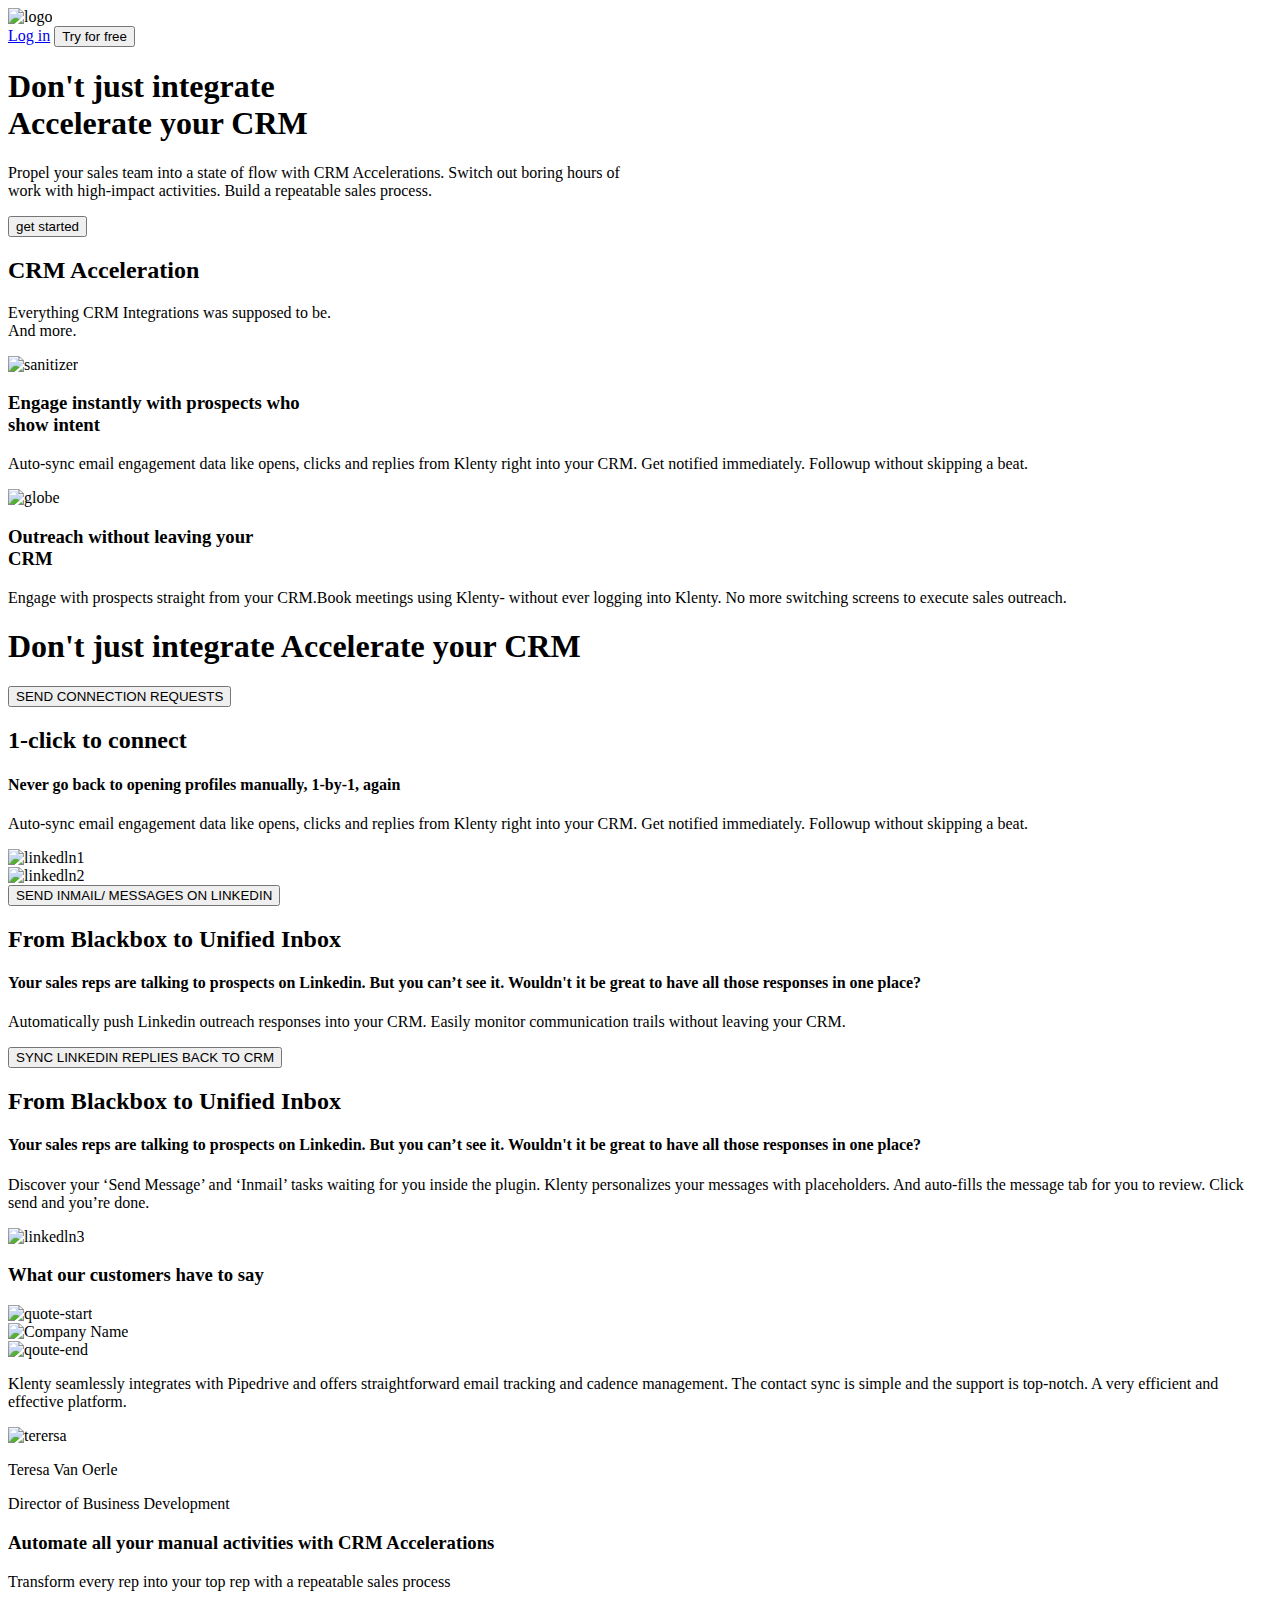
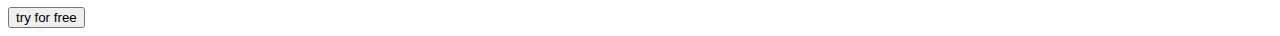
==== index.html @ c09d4785 "Add files via upload" ====
<!DOCTYPE html>
<html lang="en">
  <head>
    <meta charset="UTF-8" />
    <meta http-equiv="X-UA-Compatible" content="IE=edge" />
    <meta name="viewport" content="width=device-width, initial-scale=1.0" />
    <link rel="preconnect" href="https://fonts.googleapis.com" />
    <link rel="preconnect" href="https://fonts.gstatic.com" crossorigin />
    <link
      href="https://fonts.googleapis.com/css2?family=Inter:wght@100;200;300;400;500;600;700;800;900&family=Open+Sans:ital,wght@0,300;0,400;0,600;0,700;0,800;1,300;1,400;1,600;1,700;1,800&family=Paytone+One&display=swap"
      rel="stylesheet"
    />
    <link rel="stylesheet" type="text/css" href="http://code.ionicframework.com/ionicons/2.0.1/css/ionicons.min.css">
    <link rel="stylesheet" type="text/css" href="Test.css" />
    <link rel="stylesheet" type="text/css" href="normalize.css" />
    <link rel="stylesheet" type="text/css" href="grid.css" />
    <link rel="stylesheet" type="text/css" href="quers.css" />
    <title>FIGMA</title>
  </head>
  <body>
    <header>
      <nav>
        <img src="Test/klenty-logo.png" alt="logo" class="logo" />
        <div><a href="#">Log in</a> <button>Try for free</button></div>
      </nav>
      <div class="header-box">
        <h1>
          Don't just integrate <br />
          Accelerate your CRM
        </h1>
        <p>
          Propel your sales team into a state of flow with CRM Accelerations.
          Switch out boring hours of <br />
          work with high-impact activities. Build a repeatable sales process.
        </p>
        <button class="btn">get started</button>
      </div>
    </header>
    <section class="rectangle">
      <div class="row">
        <h2>CRM Acceleration</h2>
        <p class="long-copy">
          Everything CRM Integrations was supposed to be. <br />And more.
        </p>
      </div>

      <div class="row2">
        <div class="col span-1-of-4 box">
          <div class="dec">
            <img src="Test/icon1.png" alt="sanitizer" class="sanitize" />
            <h3>Engage instantly with prospects who <br />show intent</h3>
            <p>
              Auto-sync email engagement data like opens, clicks and replies
              from Klenty right into your CRM. Get notified immediately.
              Followup without skipping a beat.
            </p>
          </div>
        </div>
        <div class="col span-1-of-4 box">
          <div class="dec">
            <img src="Test/icon2.png" alt="globe" class="globe" />
            <h3>Outreach without leaving your <br />CRM</h3>
            <p>
              Engage with prospects straight from your CRM.Book meetings using
              Klenty- without ever logging into Klenty. No more switching
              screens to execute sales outreach.
            </p>
          </div>
        </div>
      </div>
    </section>
    <main>
      <h1>Don't just integrate Accelerate your CRM</h1>
      <div class="square">
        <div class="row2">
          <div class="deca">
            <button class="send1">SEND CONNECTION REQUESTS</button>
            <h2>1-click to connect</h2>
            <h4>Never go back to opening profiles manually, 1-by-1, again</h4>
            <p>
              Auto-sync email engagement data like opens, clicks and replies
              from Klenty right into your CRM. Get notified immediately.
              Followup without skipping a beat.
            </p>
          </div>

          <div>
            <img src="Test/linkedin1.png" alt="linkedln1" class="linkedln1" />
          </div>
        </div>
        <div class="row3">
          <div>
            <img src="Test/linkedin2.png" alt="linkedln2" class="linkedln2" />
          </div>

          <div class="decan">
            <button class="send2">SEND INMAIL/ MESSAGES ON LINKEDIN</button>
            <h2>From Blackbox to Unified Inbox</h2>
            <h4>
              Your sales reps are talking to prospects on Linkedin. But you
              can’t see it. Wouldn't it be great to have all those responses in
              one place?
            </h4>
            <p>
              Automatically push Linkedin outreach responses into your CRM.
              Easily monitor communication trails without leaving your CRM.
            </p>
          </div>
        </div>
        <div class="row4">
          <div class="final">
            <button class="send3">SYNC LINKEDIN REPLIES BACK TO CRM</button>
            <h2>From Blackbox to Unified Inbox</h2>
            <h4>
              Your sales reps are talking to prospects on Linkedin. But you
              can’t see it. Wouldn't it be great to have all those responses in
              one place?
            </h4>
            <p>
              Discover your ‘Send Message’ and ‘Inmail’ tasks waiting for you
              inside the plugin. Klenty personalizes your messages with
              placeholders. And auto-fills the message tab for you to review.
              Click send and you’re done.
            </p>
          </div>
          <img src="Test/linkedin3.png" alt="linkedln3" class="linkedln3" />
        </div>
      </div>
    </main>
    <article>
      <div class="article-sec">
        <h3 id="customers">What our customers have to say</h3>
        <div class="main-article">
        <div class="imag">
          <div>
            <img src="Test/qoute-start.png" alt="quote-start" class="qtst" />
          </div>
          <div>
            <img src="Test/company1.png" alt="Company Name" class="company" />
          </div>
          <div>
            <img src="Test/qoute-end.png" alt="qoute-end" class="qoute-end" />
          </div>
        </div>
        <p id="art-1">
          Klenty seamlessly integrates with Pipedrive and offers straightforward
          email tracking and cadence management. The contact sync is simple and
          the support is top-notch. A very efficient and effective platform.
        </p>
        <div id="art-2">
          <img src="Test/terersa.png" alt="terersa" class="terersa" />
          <div>
            <p id="arthor">Teresa Van Oerle</p>
            <p class="job">Director of Business Development</p>
          </div>
        </div>
        
      </div>
        <i class="icon ion-arrow-left-c icon-big"></i>
        <i class="icon ion-arrow-right-c icon-big-1"></i>
    </article>
    <footer>
      <h3 class="foo">Automate all your manual activities with CRM Accelerations</h3>
      <p>Transform every rep into your top rep with a repeatable sales process</p>
      <button class="end">try for free</button>
    </footer>
  </body>
</html>
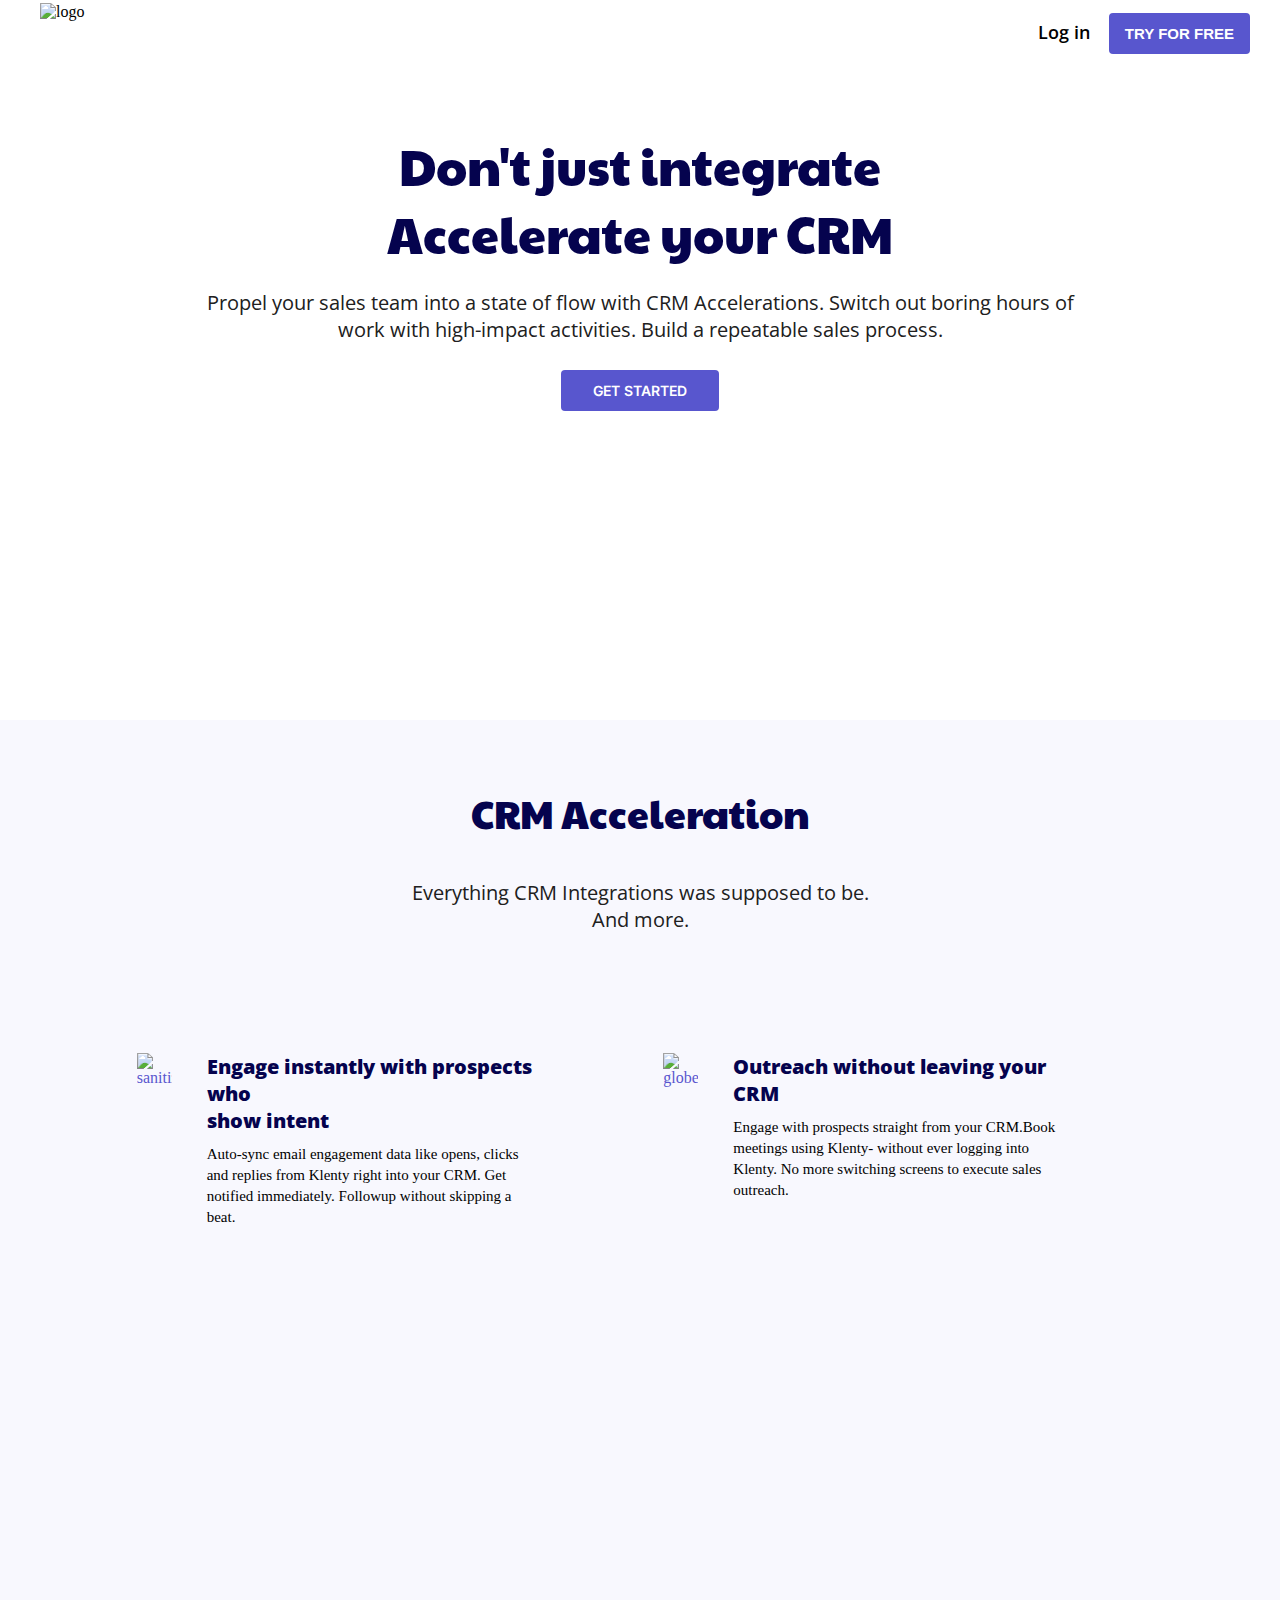
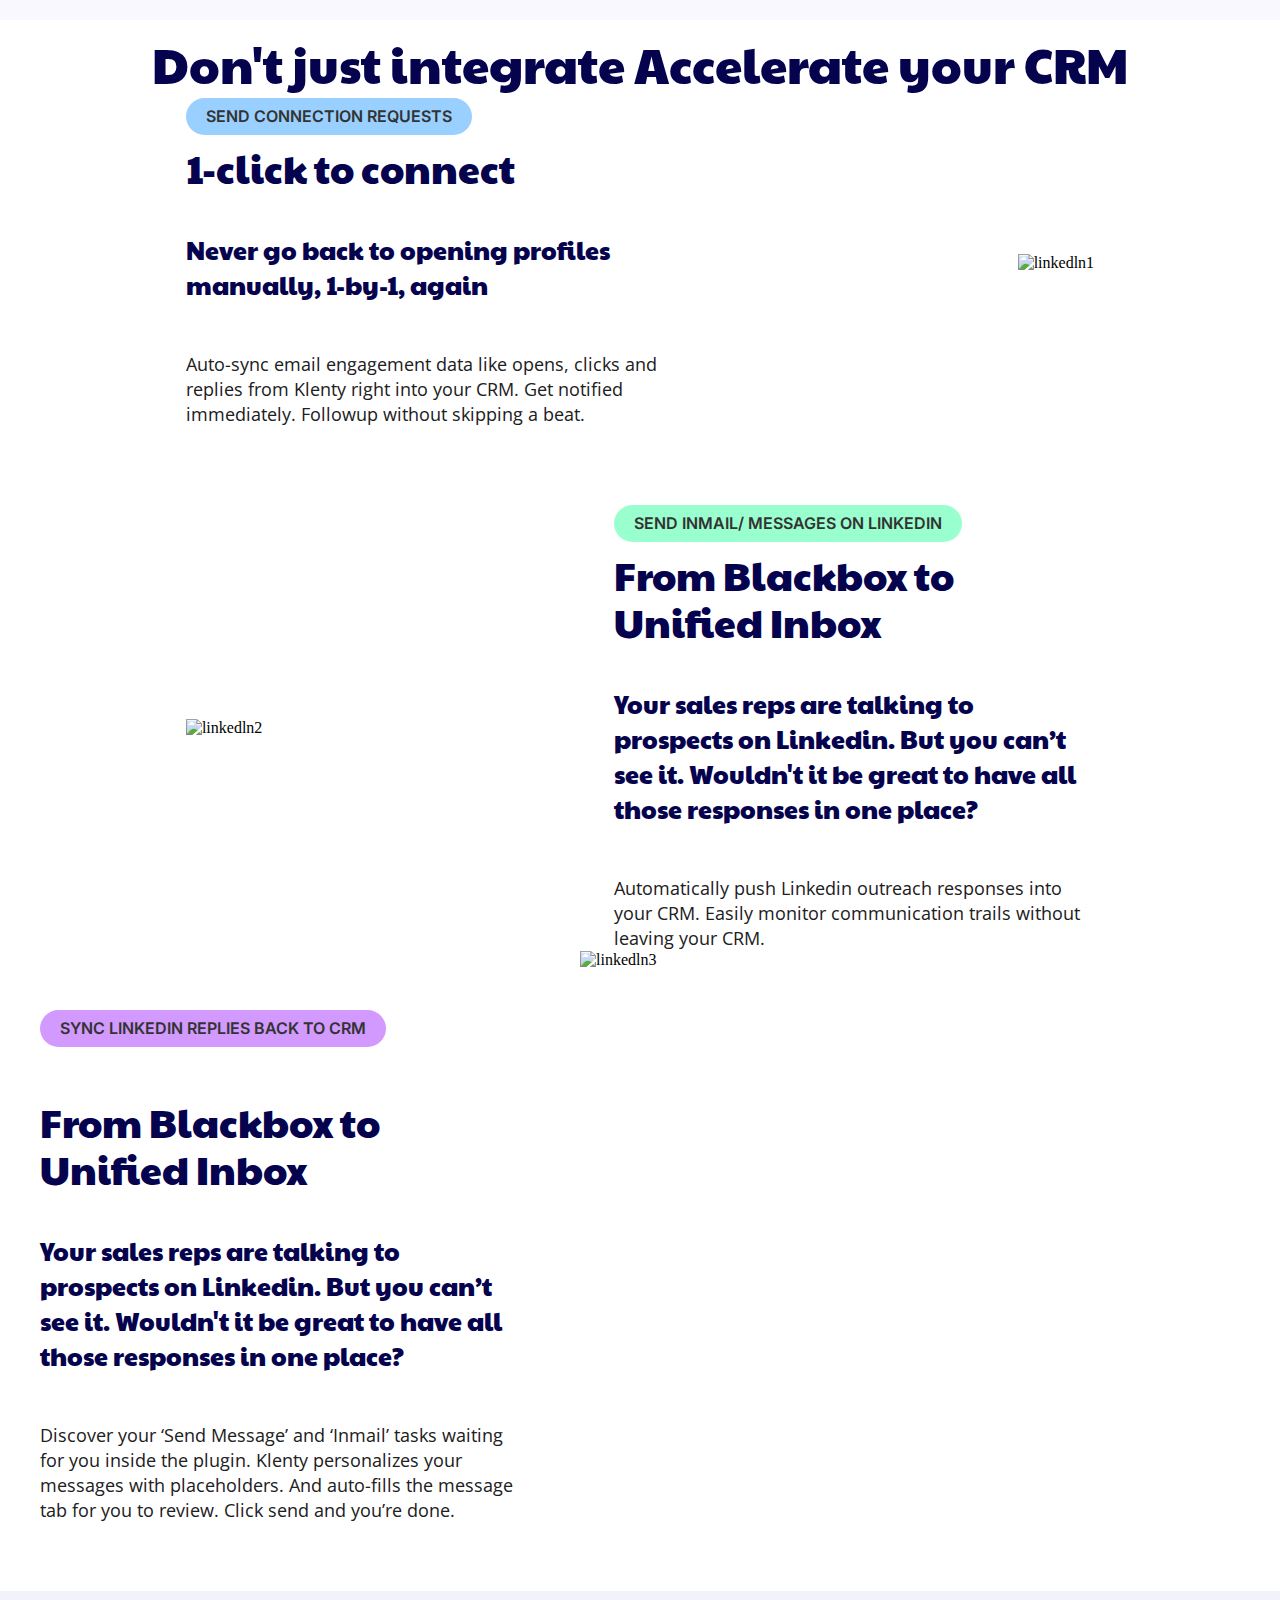
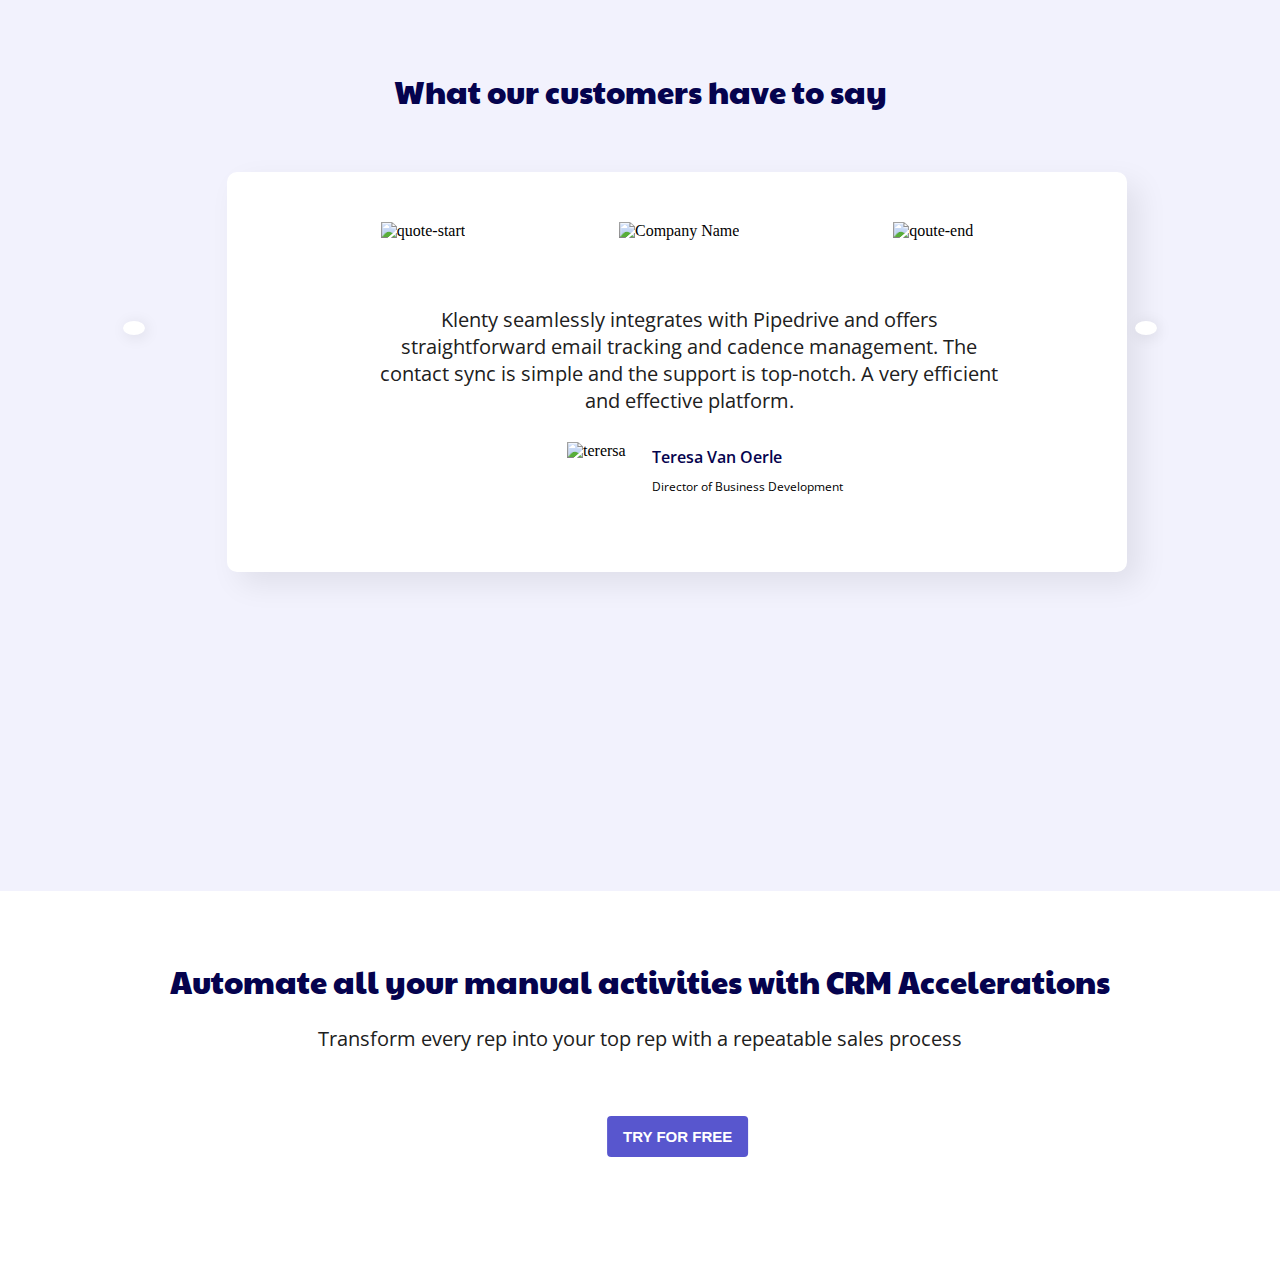
==== commit c75fb8e4: "Update index.html" ====
--- a/index.html
+++ b/index.html
@@ -11,7 +11,7 @@
       rel="stylesheet"
     />
     <link rel="stylesheet" type="text/css" href="http://code.ionicframework.com/ionicons/2.0.1/css/ionicons.min.css">
-    <link rel="stylesheet" type="text/css" href="Test.css" />
+    <link rel="stylesheet" type="text/css" href="Index.css" />
     <link rel="stylesheet" type="text/css" href="normalize.css" />
     <link rel="stylesheet" type="text/css" href="grid.css" />
     <link rel="stylesheet" type="text/css" href="quers.css" />
--- a/Index.css
+++ b/Index.css
@@ -0,0 +1,412 @@
+* {
+  margin: 0;
+  padding: 0;
+  box-sizing: border-box;
+}
+/***HEADER***/
+header {
+  width: 100%;
+  height: 80vh;
+  position: relative;
+}
+nav {
+  height: 66px;
+  display: flex;
+  justify-content: space-between;
+  align-items: center;
+}
+.logo {
+  width: 128px;
+  height: 60px;
+  margin-left: 40px;
+}
+nav a {
+  text-decoration: none;
+  color: #000;
+  margin-right: 15px;
+  font-family: Open Sans;
+  font-size: 18px;
+  font-style: normal;
+  font-weight: 600;
+  line-height: 25px;
+  letter-spacing: 0;
+  text-align: center;
+}
+nav button {
+  text-transform: uppercase;
+  color: #fff;
+  background: #5856ce;
+  font-size: 15px;
+  margin-right: 30px;
+  padding: 12px 16px;
+  font-weight: 600;
+  border-radius: 4px;
+  border: none;
+}
+.header-box {
+  text-align: center;
+  margin-top: 65px;
+}
+
+.header-box h1 {
+  margin-bottom: 22px;
+  font-weight: normal;
+  font-family: Paytone One;
+  line-height: 27px;
+  font-style: normal;
+  line-height: 68px;
+  font-size: 50px;
+  color: #05034e;
+  position: relative;
+}
+.header-box p {
+  font-family: Open Sans;
+  font-style: normal;
+  font-weight: normal;
+  font-size: 20px;
+  margin-bottom: 27px;
+  line-height: 27px;
+  color: #202020;
+}
+.btn {
+  background: #5856ce;
+  padding: 12px 32px;
+  border-radius: 4px;
+  font-family: Inter;
+  font-style: normal;
+  font-weight: 600;
+  border: none;
+  font-size: 14px;
+  text-transform: uppercase;
+  color: #fff;
+}
+/***rectangle***/
+.rectangle {
+  background: rgba(242, 242, 253, 0.5);
+  width: 100%;
+  height: 100vh;
+  padding: 10px;
+}
+.rectangle h2 {
+  font-family: Paytone One;
+  font-style: normal;
+  font-weight: normal;
+  font-size: 39px;
+  line-height: 47px;
+  color: #05034e;
+  text-align: center;
+  margin-bottom: 42px;
+}
+.rectangle h2::before {
+  display: block;
+  content: "";
+  margin-top: 60px;
+}
+.long-copy {
+  font-family: Open Sans;
+  font-style: normal;
+  font-weight: normal;
+  font-size: 20px;
+  line-height: 27px;
+  text-align: center;
+  color: #202020;
+}
+.rectangle h3 {
+  font-family: Open Sans;
+  font-style: normal;
+  font-weight: 800;
+  font-size: 20px;
+  line-height: 27px;
+  color: #05034e;
+  margin-bottom: 10px;
+}
+.box p {
+  font-size: 15px;
+  line-height: 140%;
+}
+
+section .row2 {
+  margin-top: 120px;
+  margin-right: 80px;
+  display: flex;
+  justify-content: space-evenly;
+  position: relative;
+}
+.sanitize,
+.globe {
+  width: 35px;
+  position: absolute;
+  top: 0;
+  left: 0;
+  color: #5856ce;
+}
+section .dec {
+  width: 400px;
+  height: auto;
+  padding-left: 70px;
+  display: inline-block;
+  align-items: center;
+  position: relative;
+}
+
+/***MAIN***/
+main {
+  padding: 10px;
+}
+main h1 {
+  font-family: Paytone One;
+  font-style: normal;
+  font-weight: normal;
+  font-size: 48.83px;
+  line-height: 68px;
+  text-align: center;
+  color: #05034e;
+}
+main h2 {
+  font-family: Paytone One;
+  font-style: normal;
+  font-weight: normal;
+  font-size: 39px;
+  line-height: 47px;
+  color: #05034e;
+  margin-bottom: 40px;
+}
+main h4 {
+  font-family: Paytone One;
+  font-style: normal;
+  font-weight: normal;
+  font-size: 25px;
+  line-height: 35px;
+  margin-bottom: 50px;
+  color: #05034e;
+}
+main p {
+  font-family: Open Sans;
+  font-style: normal;
+  font-weight: normal;
+  font-size: 18px;
+  line-height: 25px;
+  color: #202020;
+}
+
+.send1 {
+  padding: 9px 20px;
+  font-family: Inter;
+  font-style: normal;
+  font-weight: 600;
+  font-size: 16px;
+  line-height: 19px;
+  text-align: center;
+  color: #333333;
+  background: #99d0ff;
+  border-radius: 28px;
+  border: none;
+  margin-bottom: 10px;
+}
+.send2 {
+  font-family: Inter;
+  font-style: normal;
+  font-weight: 600;
+  font-size: 16px;
+  line-height: 19px;
+  text-align: center;
+  color: #333333;
+  padding: 9px 20px;
+  background: #99ffce;
+  border-radius: 28px;
+  border: none;
+  margin-bottom: 10px;
+}
+.send3 {
+  font-family: Inter;
+  font-style: normal;
+  font-weight: 600;
+  font-size: 16px;
+  line-height: 19px;
+  text-align: center;
+  background: #d299ff;
+  border-radius: 28px;
+  border: none;
+  color: #333333;
+  margin-bottom: 10px;
+  padding: 9px 20px;
+  margin-bottom: 52px;
+}
+main .row2 {
+  display: flex;
+  justify-content: space-around;
+  align-items: center;
+  flex-direction: row;
+  margin-bottom: 78px;
+}
+
+main .row3 {
+  display: flex;
+  justify-content: space-around;
+  align-items: center;
+  flex-direction: row;
+}
+.row4 {
+  display: flex;
+  align-items: center;
+  justify-content: space-around;
+  flex-direction: row;
+}
+.final,
+.decan,
+.deca {
+  width: 480px;
+}
+
+.linkedln1,
+.linkedln2,
+.linkedln3 {
+  width: 660px;
+  height: 630px;
+}
+/**********ARTICLE**********/
+.article-sec {
+  width: 100%;
+  height: 100vh;
+  background: #f2f2fd;
+  margin: 0;
+  padding: 5px;
+  position: relative;
+}
+#customers {
+  font-family: Paytone One;
+  font-style: normal;
+  font-weight: normal;
+  font-size: 31px;
+  line-height: 40px;
+  text-align: center;
+  color: #05034e;
+  margin-top: 75px;
+}
+.main-article {
+  width: 900px;
+  height: 400px;
+  background: #ffffff;
+  box-shadow: 12px 12px 30px rgba(0, 0, 0, 0.08);
+  border-radius: 10px;
+  position: absolute;
+  top: 181px;
+  left: 227px;
+  margin-bottom: 40px;
+}
+.qtst {
+  width: 50px;
+  height: auto;
+}
+.qoute-end {
+  width: 50px;
+  height: auto;
+}
+.company {
+  width: 160px;
+  height: auto;
+}
+.imag {
+  display: flex;
+  justify-content: space-evenly;
+  align-items: center;
+  margin-top: 50px;
+}
+#art-1 {
+  font-family: Open Sans;
+  font-style: normal;
+  font-weight: normal;
+  font-size: 20px;
+  line-height: 27px;
+  text-align: center;
+  color: #202020;
+  width: 624px;
+  height: 132px;
+  position: absolute;
+  top: 134px;
+  left: 150px;
+}
+.terersa {
+  width: 60px;
+  height: 60px;
+  margin-right: 25px;
+}
+#art-2 {
+  display: flex;
+  align-items: center;
+  justify-content: center;
+  position: absolute;
+  top: 245px;
+  left: 340px;
+  margin-top: 25px;
+}
+#arthor {
+  font-family: Open Sans;
+  font-style: normal;
+  font-weight: 600;
+  font-size: 16px;
+  line-height: 30px;
+  color: #05034e;
+}
+.job {
+  font-family: Open Sans;
+  font-style: normal;
+  line-height: 30px;
+  font-size: 12px;
+}
+.icon-big {
+  font-size: 170%;
+  font-weight: bold;
+  position: absolute;
+  top: 330px;
+  left: 123px;
+  padding: 7px 11px;
+  border-radius: 50%;
+  color: #49499b;
+  background: #ffffff;
+  box-shadow: 2px 2px 15px rgba(0, 0, 0, 0.1);
+}
+.icon-big-1 {
+  font-size: 170%;
+  position: absolute;
+  top: 330px;
+  right: 123px;
+  padding: 7px 11px;
+  border-radius: 50%;
+  background: #ffffff;
+  color: #49499b;
+  box-shadow: 2px 2px 15px rgba(0, 0, 0, 0.1);
+}
+/*********FOOTER********/
+.foo {
+  font-family: Paytone One;
+  font-style: normal;
+  font-weight: normal;
+  font-size: 31px;
+  line-height: 40px;
+  margin-top: 70px;
+  color: #05034e;
+  text-align: center;
+}
+footer p {
+  font-family: Open Sans;
+  font-style: normal;
+  font-weight: normal;
+  font-size: 20px;
+  line-height: 27px;
+  margin: 24px 0;
+  text-align: center;
+  color: #202020;
+}
+.end {
+  text-transform: uppercase;
+  color: #fff;
+  background: #5856ce;
+  font-size: 15px;
+  padding: 12px 16px;
+  font-weight: 600;
+  border-radius: 4px;
+  border: none;
+  margin: 40px 0 120px 0;
+  transform: translateX(430%);
+}
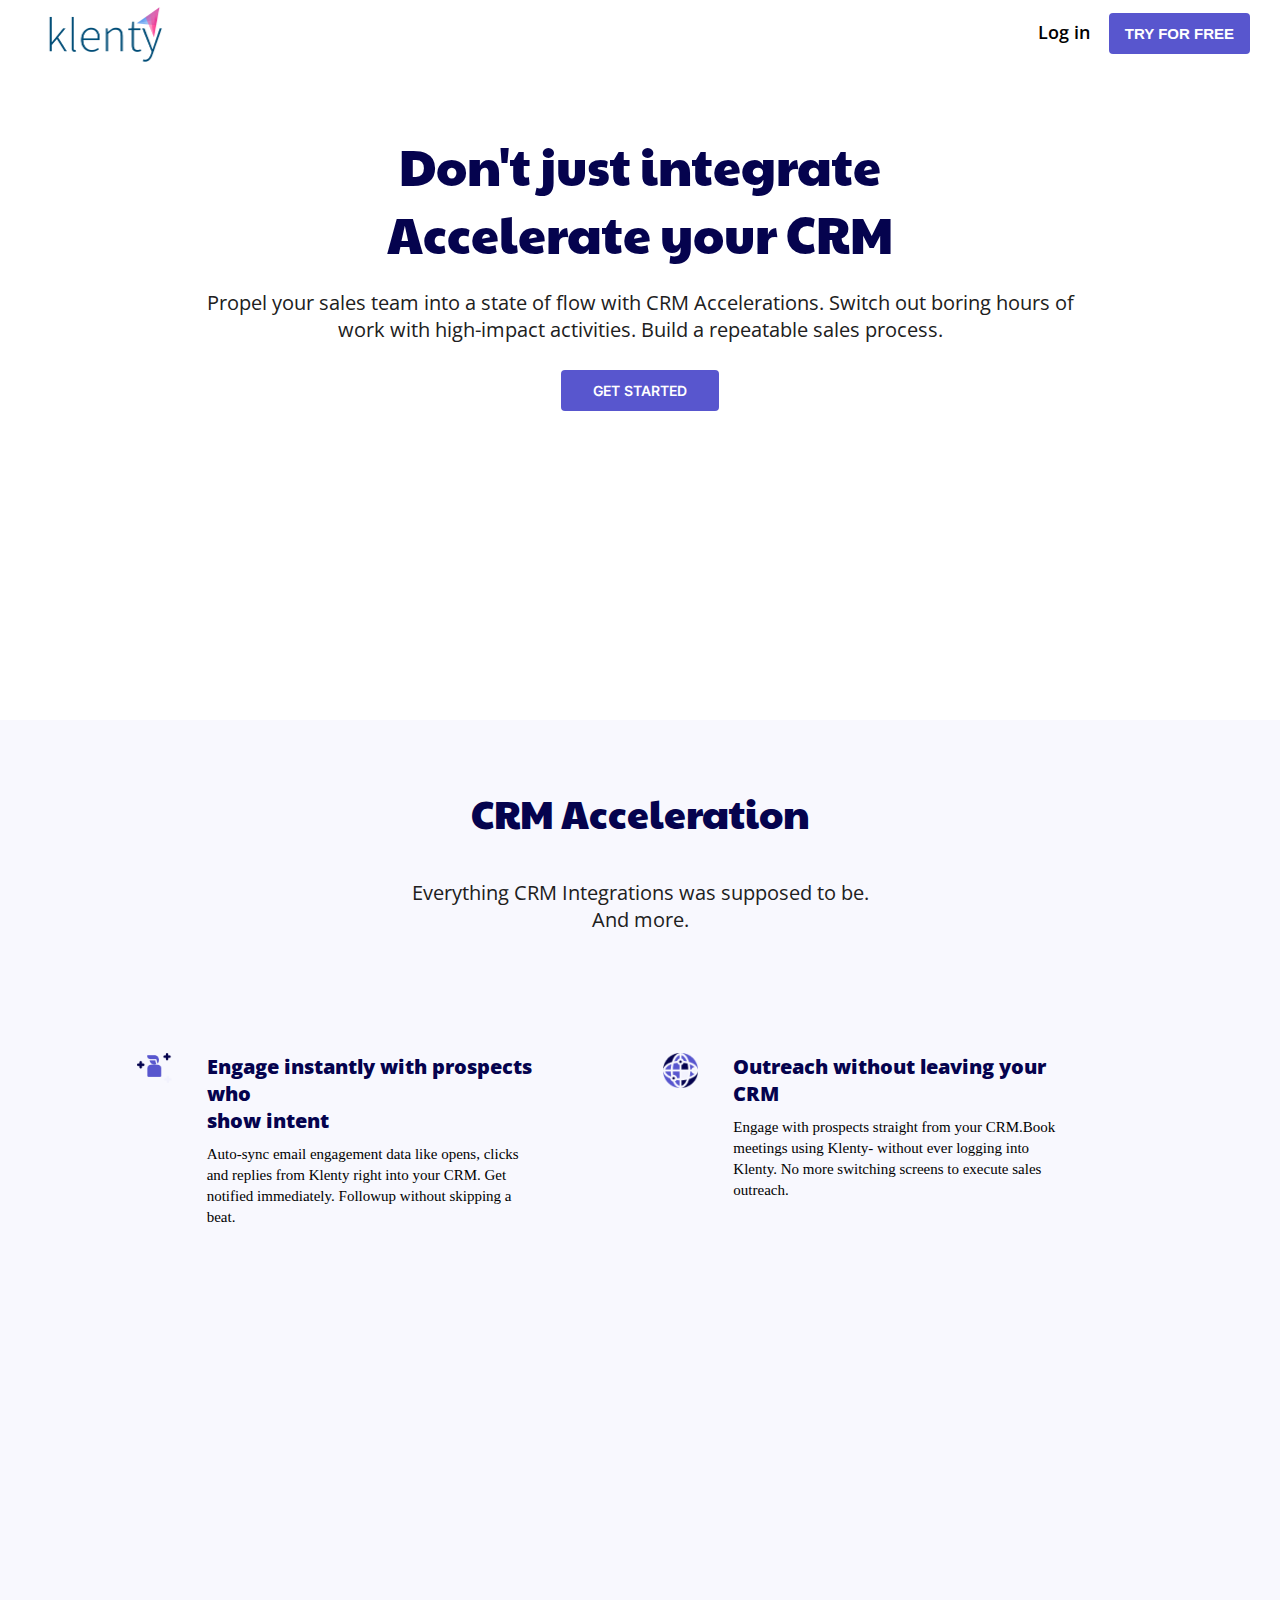
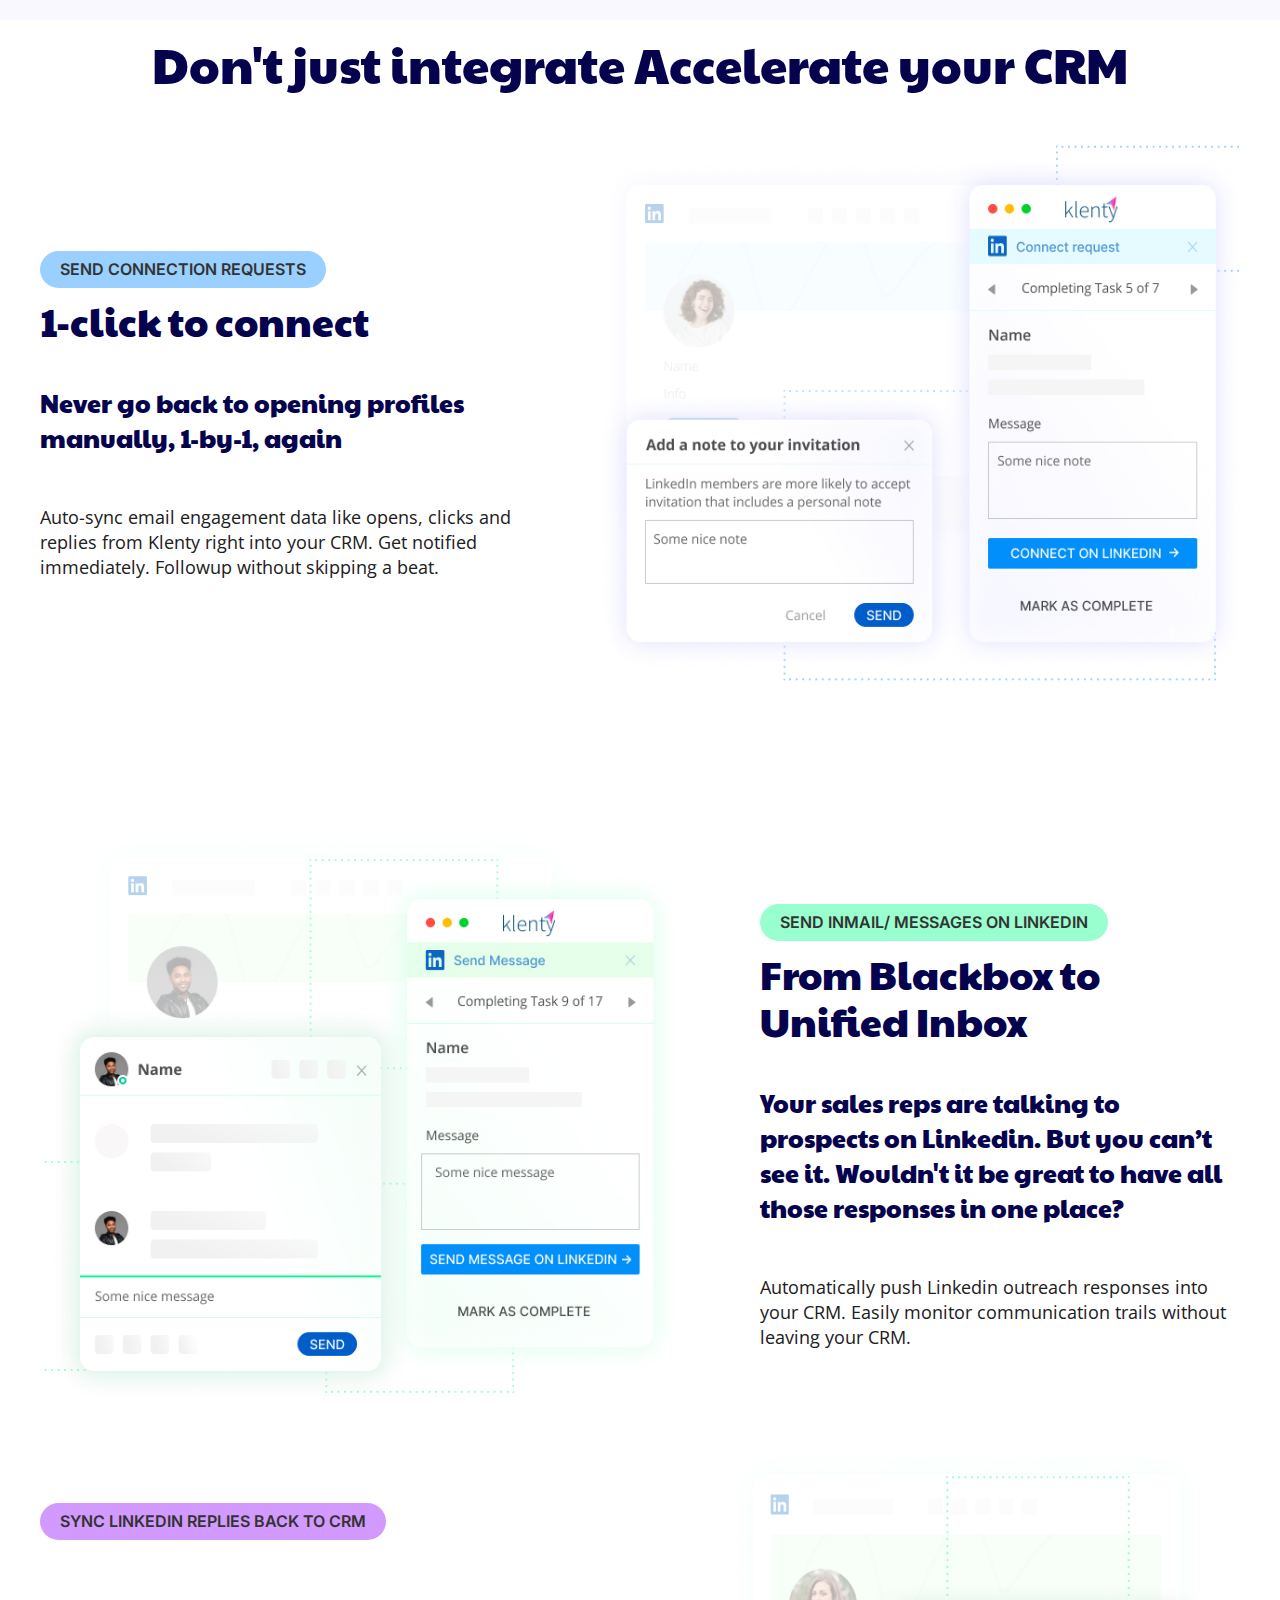
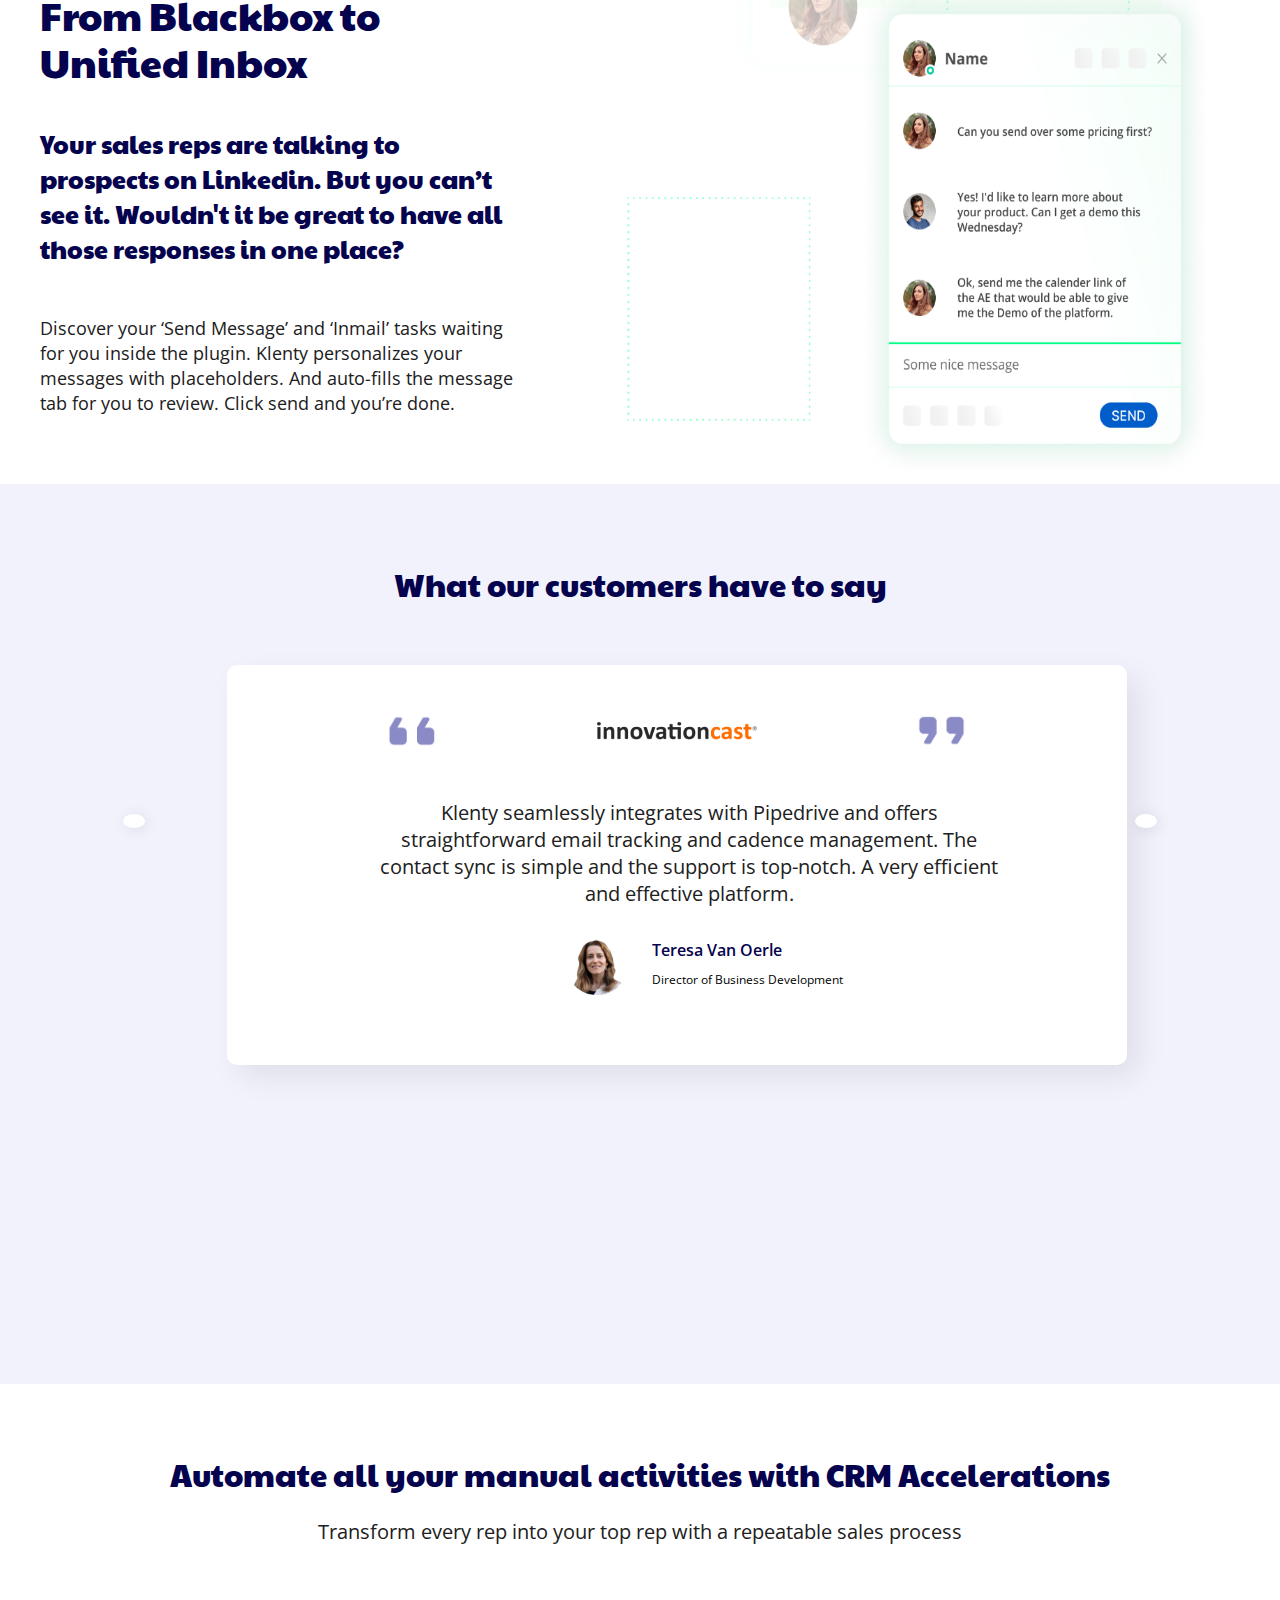
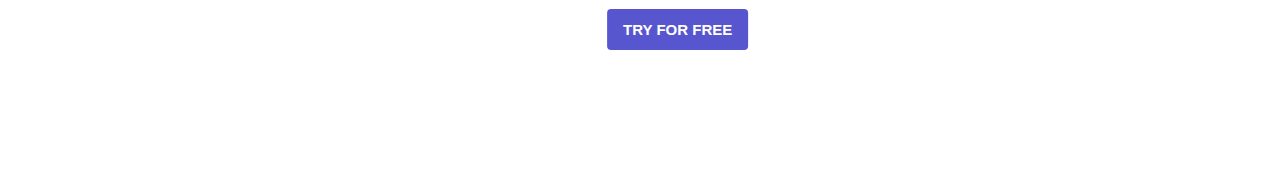
==== commit f01f5ed1: "Update index.html" ====
--- a/index.html
+++ b/index.html
@@ -20,7 +20,7 @@
   <body>
     <header>
       <nav>
-        <img src="Test/klenty-logo.png" alt="logo" class="logo" />
+        <img src="klenty-logo.png" alt="logo" class="logo" />
         <div><a href="#">Log in</a> <button>Try for free</button></div>
       </nav>
       <div class="header-box">
@@ -47,7 +47,7 @@
       <div class="row2">
         <div class="col span-1-of-4 box">
           <div class="dec">
-            <img src="Test/icon1.png" alt="sanitizer" class="sanitize" />
+            <img src="icon1.png" alt="sanitizer" class="sanitize" />
             <h3>Engage instantly with prospects who <br />show intent</h3>
             <p>
               Auto-sync email engagement data like opens, clicks and replies
@@ -58,7 +58,7 @@
         </div>
         <div class="col span-1-of-4 box">
           <div class="dec">
-            <img src="Test/icon2.png" alt="globe" class="globe" />
+            <img src="icon2.png" alt="globe" class="globe" />
             <h3>Outreach without leaving your <br />CRM</h3>
             <p>
               Engage with prospects straight from your CRM.Book meetings using
@@ -85,12 +85,12 @@
           </div>
 
           <div>
-            <img src="Test/linkedin1.png" alt="linkedln1" class="linkedln1" />
+            <img src="linkedin1.png" alt="linkedln1" class="linkedln1" />
           </div>
         </div>
         <div class="row3">
           <div>
-            <img src="Test/linkedin2.png" alt="linkedln2" class="linkedln2" />
+            <img src="linkedin2.png" alt="linkedln2" class="linkedln2" />
           </div>
 
           <div class="decan">
@@ -123,7 +123,7 @@
               Click send and you’re done.
             </p>
           </div>
-          <img src="Test/linkedin3.png" alt="linkedln3" class="linkedln3" />
+          <img src="linkedin3.png" alt="linkedln3" class="linkedln3" />
         </div>
       </div>
     </main>
@@ -133,13 +133,13 @@
         <div class="main-article">
         <div class="imag">
           <div>
-            <img src="Test/qoute-start.png" alt="quote-start" class="qtst" />
+            <img src="qoute-start.png" alt="quote-start" class="qtst" />
           </div>
           <div>
-            <img src="Test/company1.png" alt="Company Name" class="company" />
+            <img src="company1.png" alt="Company Name" class="company" />
           </div>
           <div>
-            <img src="Test/qoute-end.png" alt="qoute-end" class="qoute-end" />
+            <img src="qoute-end.png" alt="qoute-end" class="qoute-end" />
           </div>
         </div>
         <p id="art-1">
@@ -148,7 +148,7 @@
           the support is top-notch. A very efficient and effective platform.
         </p>
         <div id="art-2">
-          <img src="Test/terersa.png" alt="terersa" class="terersa" />
+          <img src="terersa.png" alt="terersa" class="terersa" />
           <div>
             <p id="arthor">Teresa Van Oerle</p>
             <p class="job">Director of Business Development</p>
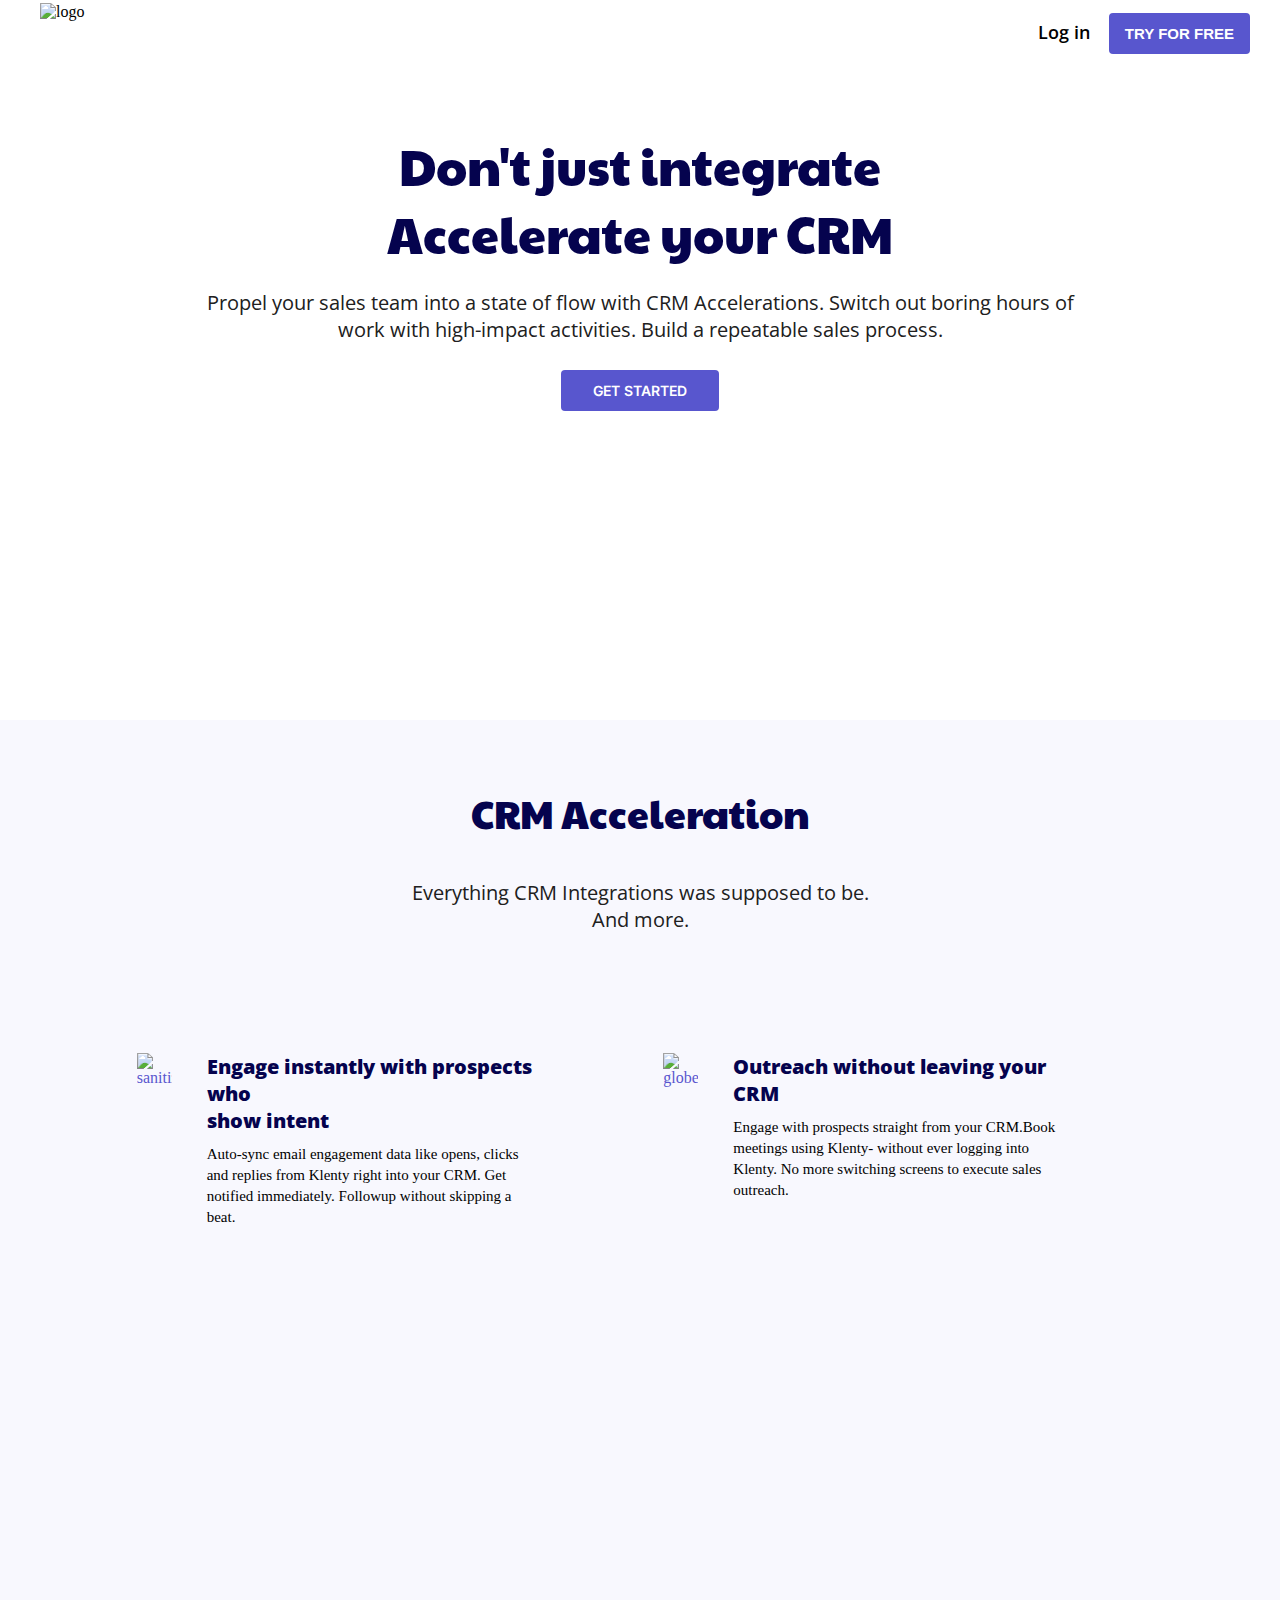
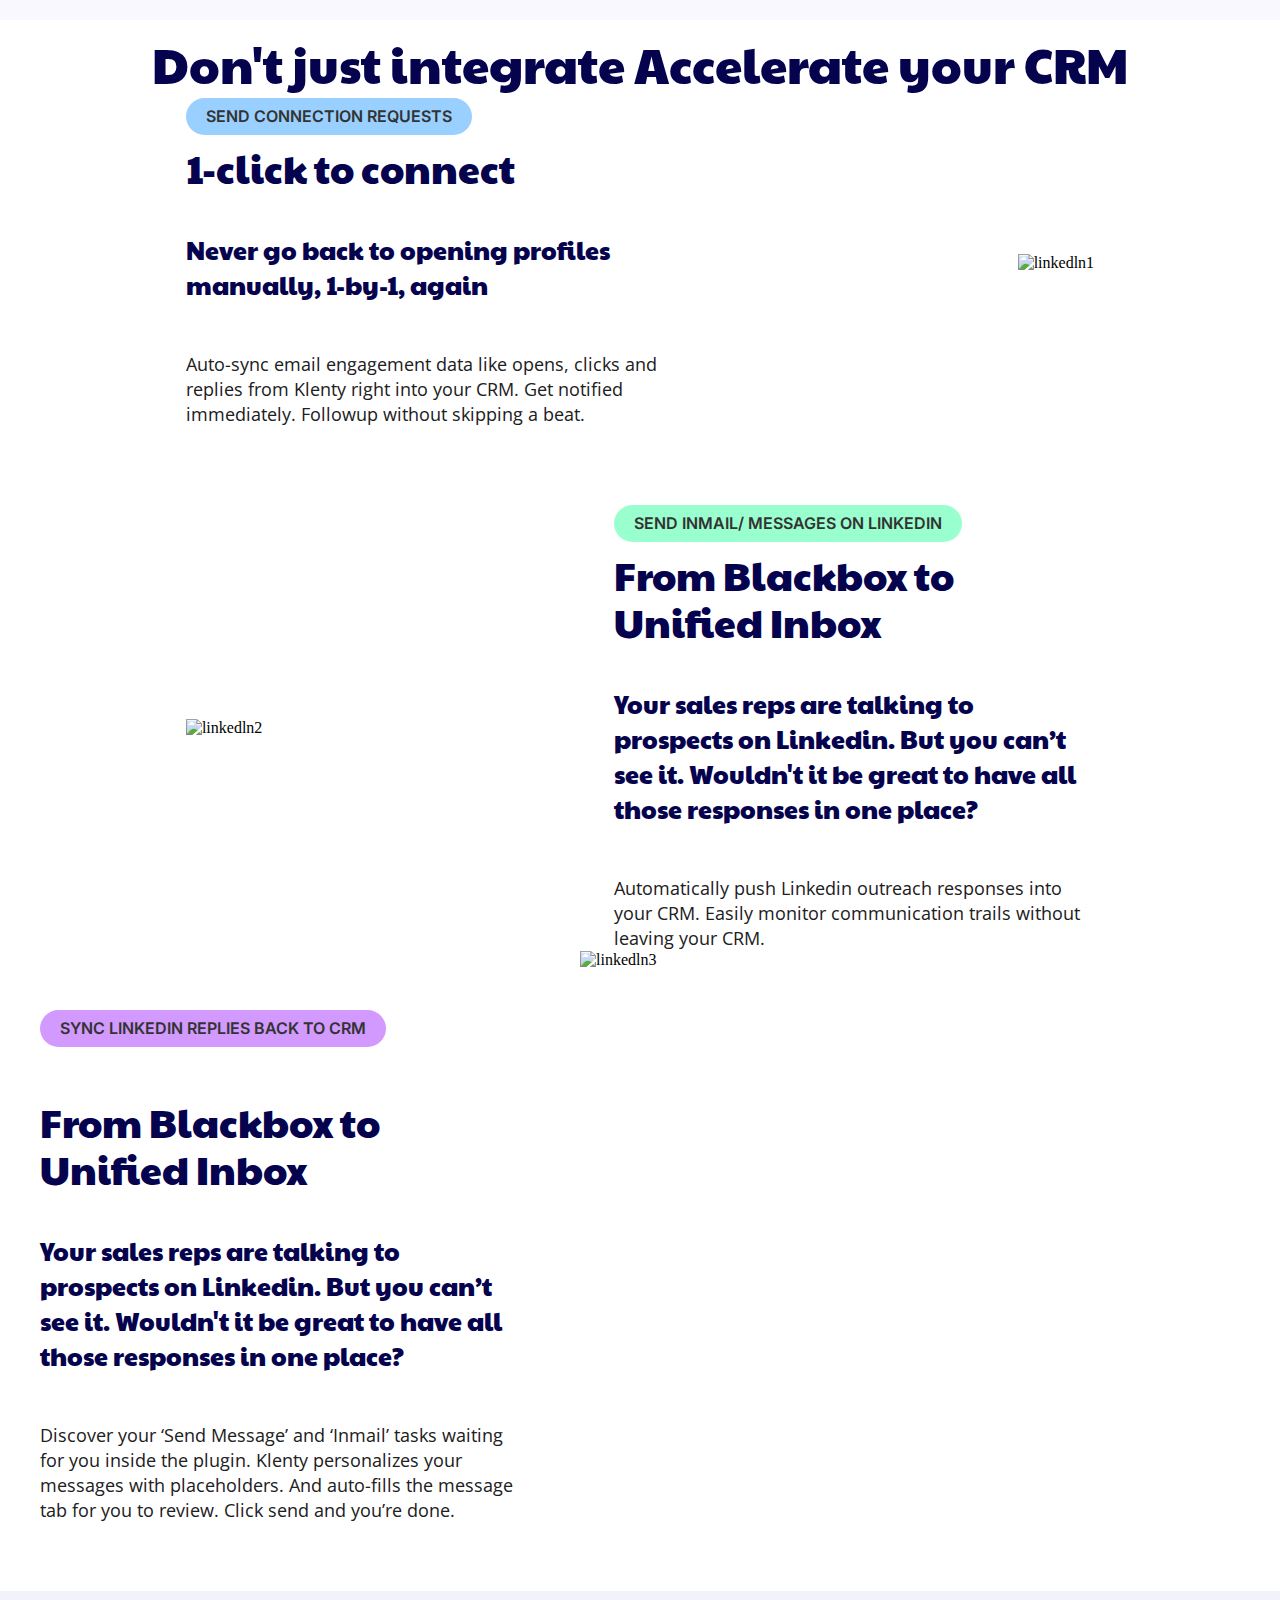
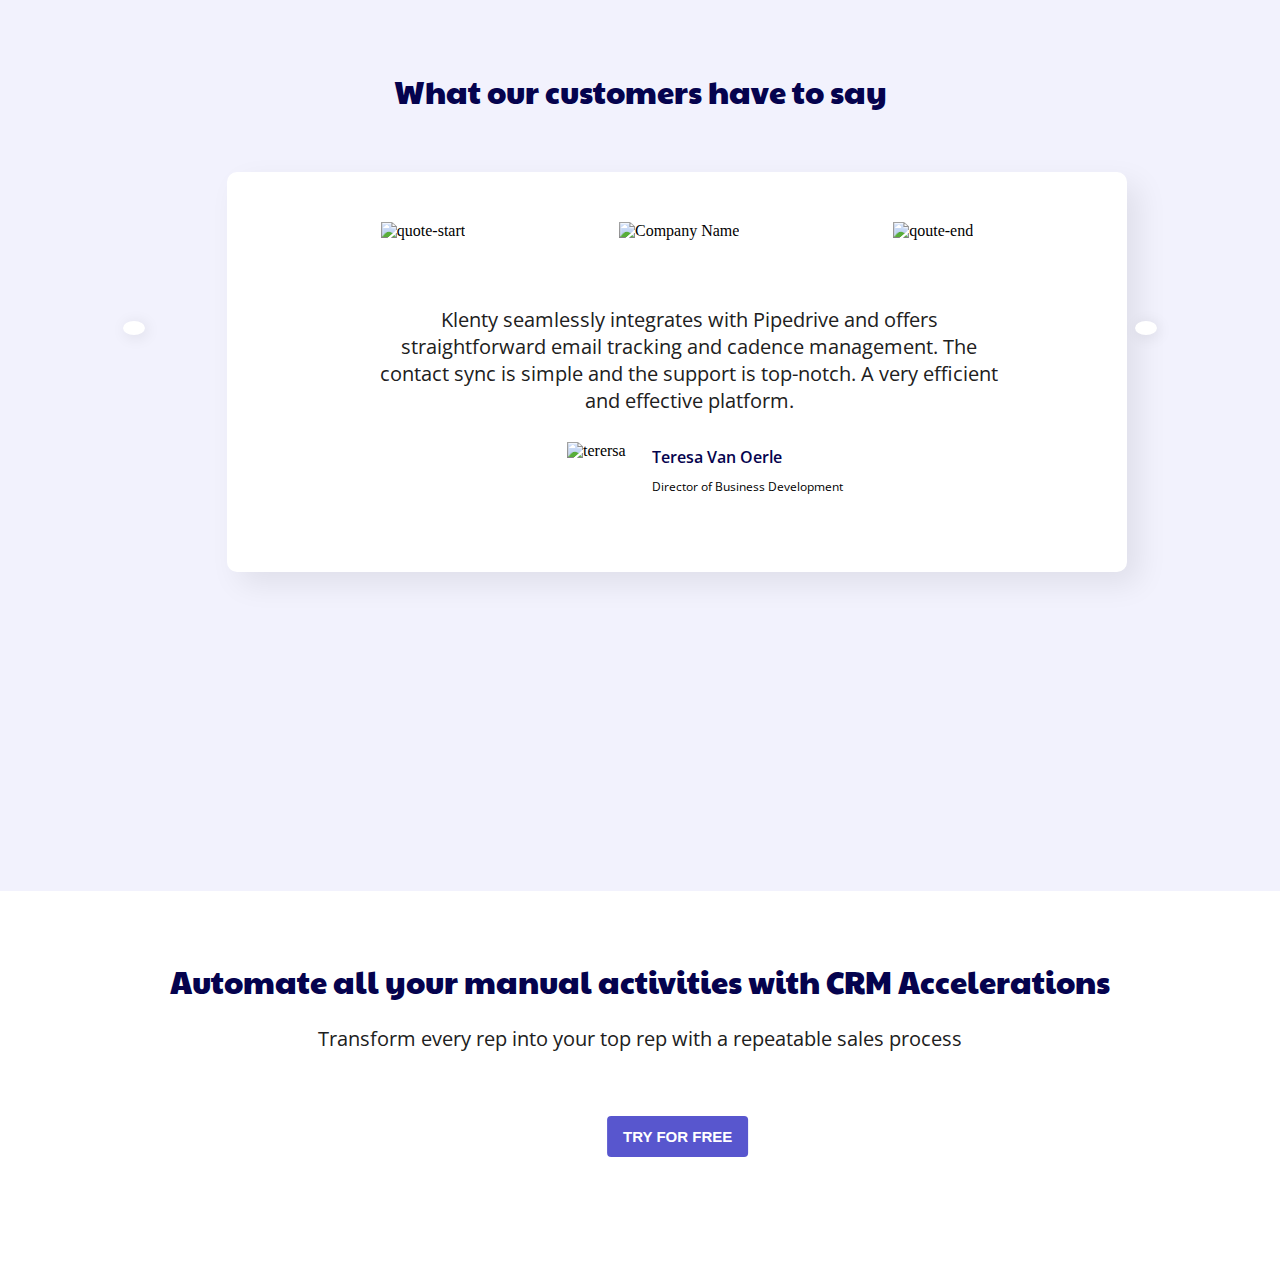
==== commit 8cd29ffb: "Update index.html" ====
--- a/index.html
+++ b/index.html
@@ -20,7 +20,7 @@
   <body>
     <header>
       <nav>
-        <img src="klenty-logo.png" alt="logo" class="logo" />
+        <img src="https://github.com/Vij28/Test/blob/main/klenty-logo.png" alt="logo" class="logo" />
         <div><a href="#">Log in</a> <button>Try for free</button></div>
       </nav>
       <div class="header-box">
@@ -47,7 +47,7 @@
       <div class="row2">
         <div class="col span-1-of-4 box">
           <div class="dec">
-            <img src="icon1.png" alt="sanitizer" class="sanitize" />
+            <img src="https://github.com/Vij28/Test/blob/main/icon1.png" alt="sanitizer" class="sanitize" />
             <h3>Engage instantly with prospects who <br />show intent</h3>
             <p>
               Auto-sync email engagement data like opens, clicks and replies
@@ -58,7 +58,7 @@
         </div>
         <div class="col span-1-of-4 box">
           <div class="dec">
-            <img src="icon2.png" alt="globe" class="globe" />
+            <img src="https://github.com/Vij28/Test/blob/main/icon2.png" alt="globe" class="globe" />
             <h3>Outreach without leaving your <br />CRM</h3>
             <p>
               Engage with prospects straight from your CRM.Book meetings using
@@ -85,12 +85,12 @@
           </div>
 
           <div>
-            <img src="linkedin1.png" alt="linkedln1" class="linkedln1" />
+            <img src="https://github.com/Vij28/Test/blob/main/linkedin1.png" alt="linkedln1" class="linkedln1" />
           </div>
         </div>
         <div class="row3">
           <div>
-            <img src="linkedin2.png" alt="linkedln2" class="linkedln2" />
+            <img src="https://github.com/Vij28/Test/blob/main/linkedin2.png" alt="linkedln2" class="linkedln2" />
           </div>
 
           <div class="decan">
@@ -123,7 +123,7 @@
               Click send and you’re done.
             </p>
           </div>
-          <img src="linkedin3.png" alt="linkedln3" class="linkedln3" />
+          <img src="https://github.com/Vij28/Test/blob/main/linkedin3.png" alt="linkedln3" class="linkedln3" />
         </div>
       </div>
     </main>
@@ -133,13 +133,13 @@
         <div class="main-article">
         <div class="imag">
           <div>
-            <img src="qoute-start.png" alt="quote-start" class="qtst" />
+            <img src="https://github.com/Vij28/Test/blob/main/qoute-start.png" alt="quote-start" class="qtst" />
           </div>
           <div>
-            <img src="company1.png" alt="Company Name" class="company" />
+            <img src="https://github.com/Vij28/Test/blob/main/company1.png" alt="Company Name" class="company" />
           </div>
           <div>
-            <img src="qoute-end.png" alt="qoute-end" class="qoute-end" />
+            <img src="https://github.com/Vij28/Test/blob/main/qoute-end.png" alt="qoute-end" class="qoute-end" />
           </div>
         </div>
         <p id="art-1">
@@ -148,7 +148,7 @@
           the support is top-notch. A very efficient and effective platform.
         </p>
         <div id="art-2">
-          <img src="terersa.png" alt="terersa" class="terersa" />
+          <img src="https://github.com/Vij28/Test/blob/main/terersa.png" alt="terersa" class="terersa" />
           <div>
             <p id="arthor">Teresa Van Oerle</p>
             <p class="job">Director of Business Development</p>
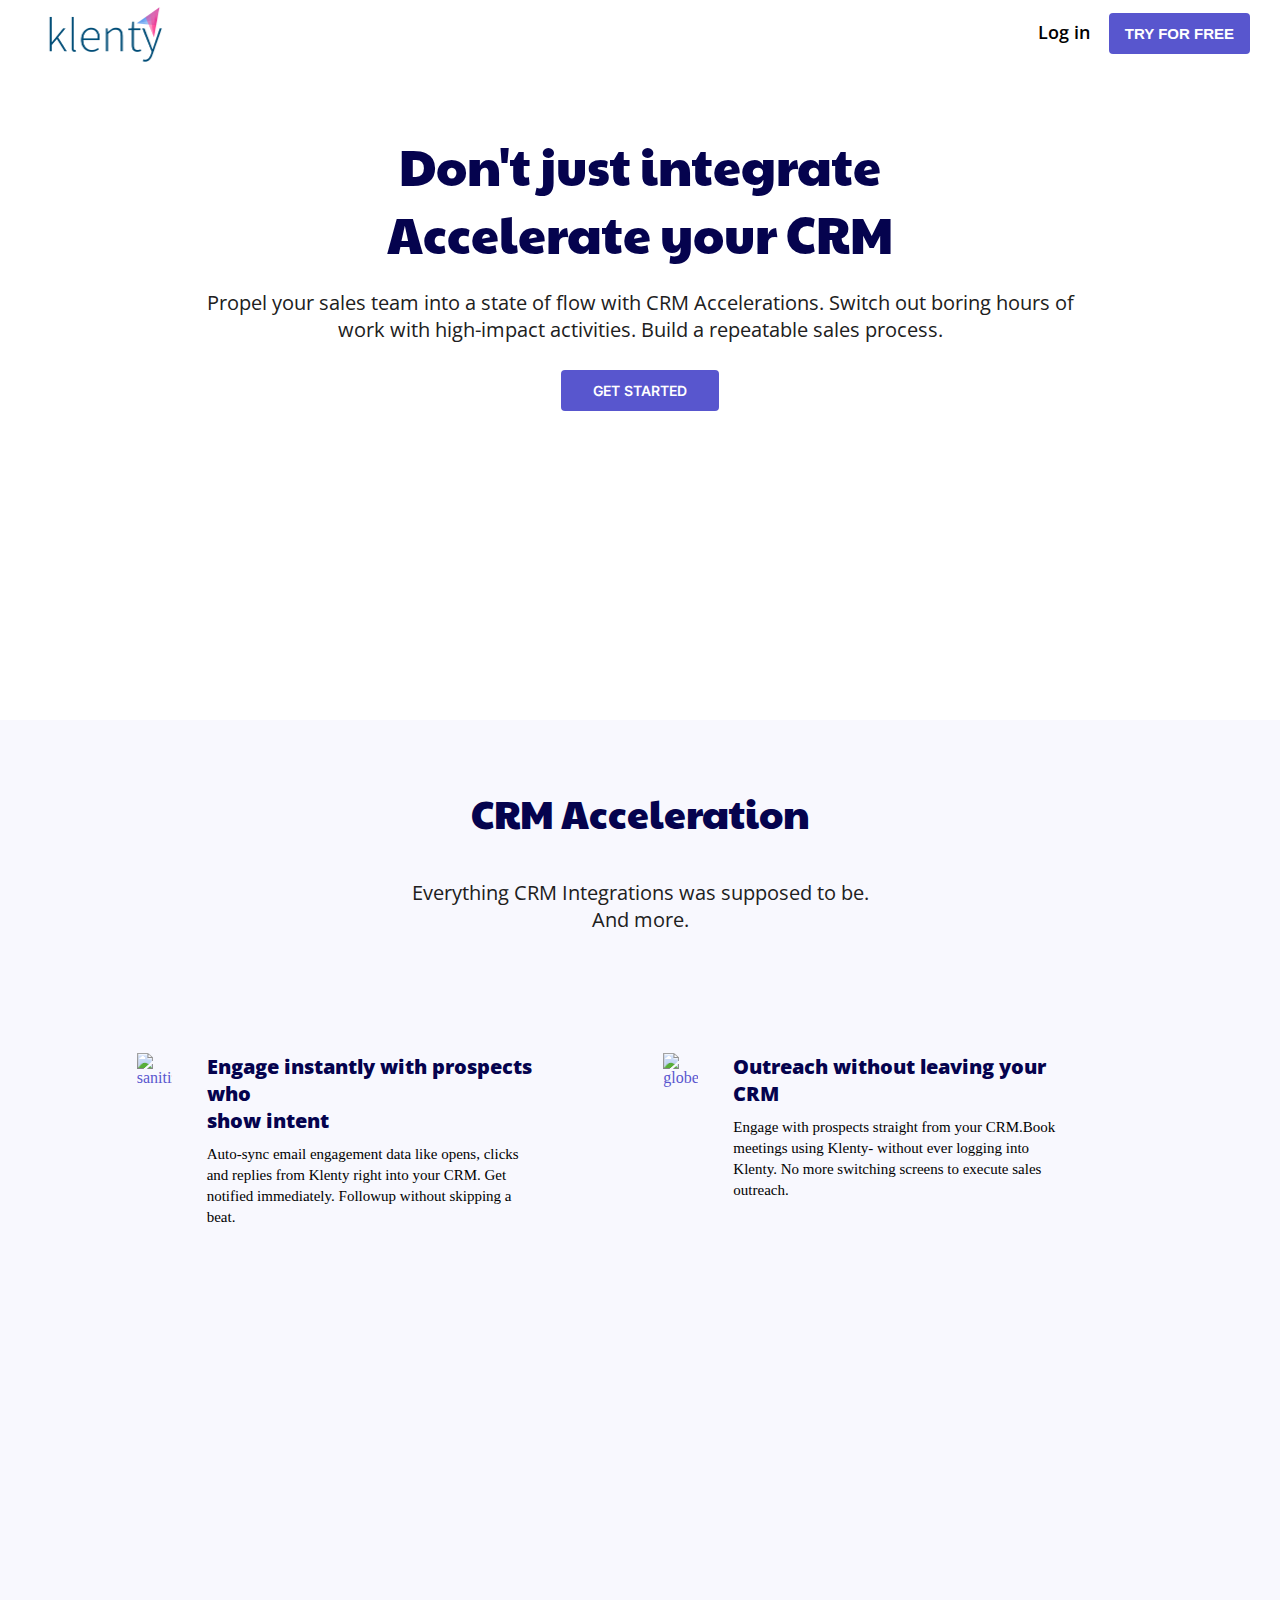
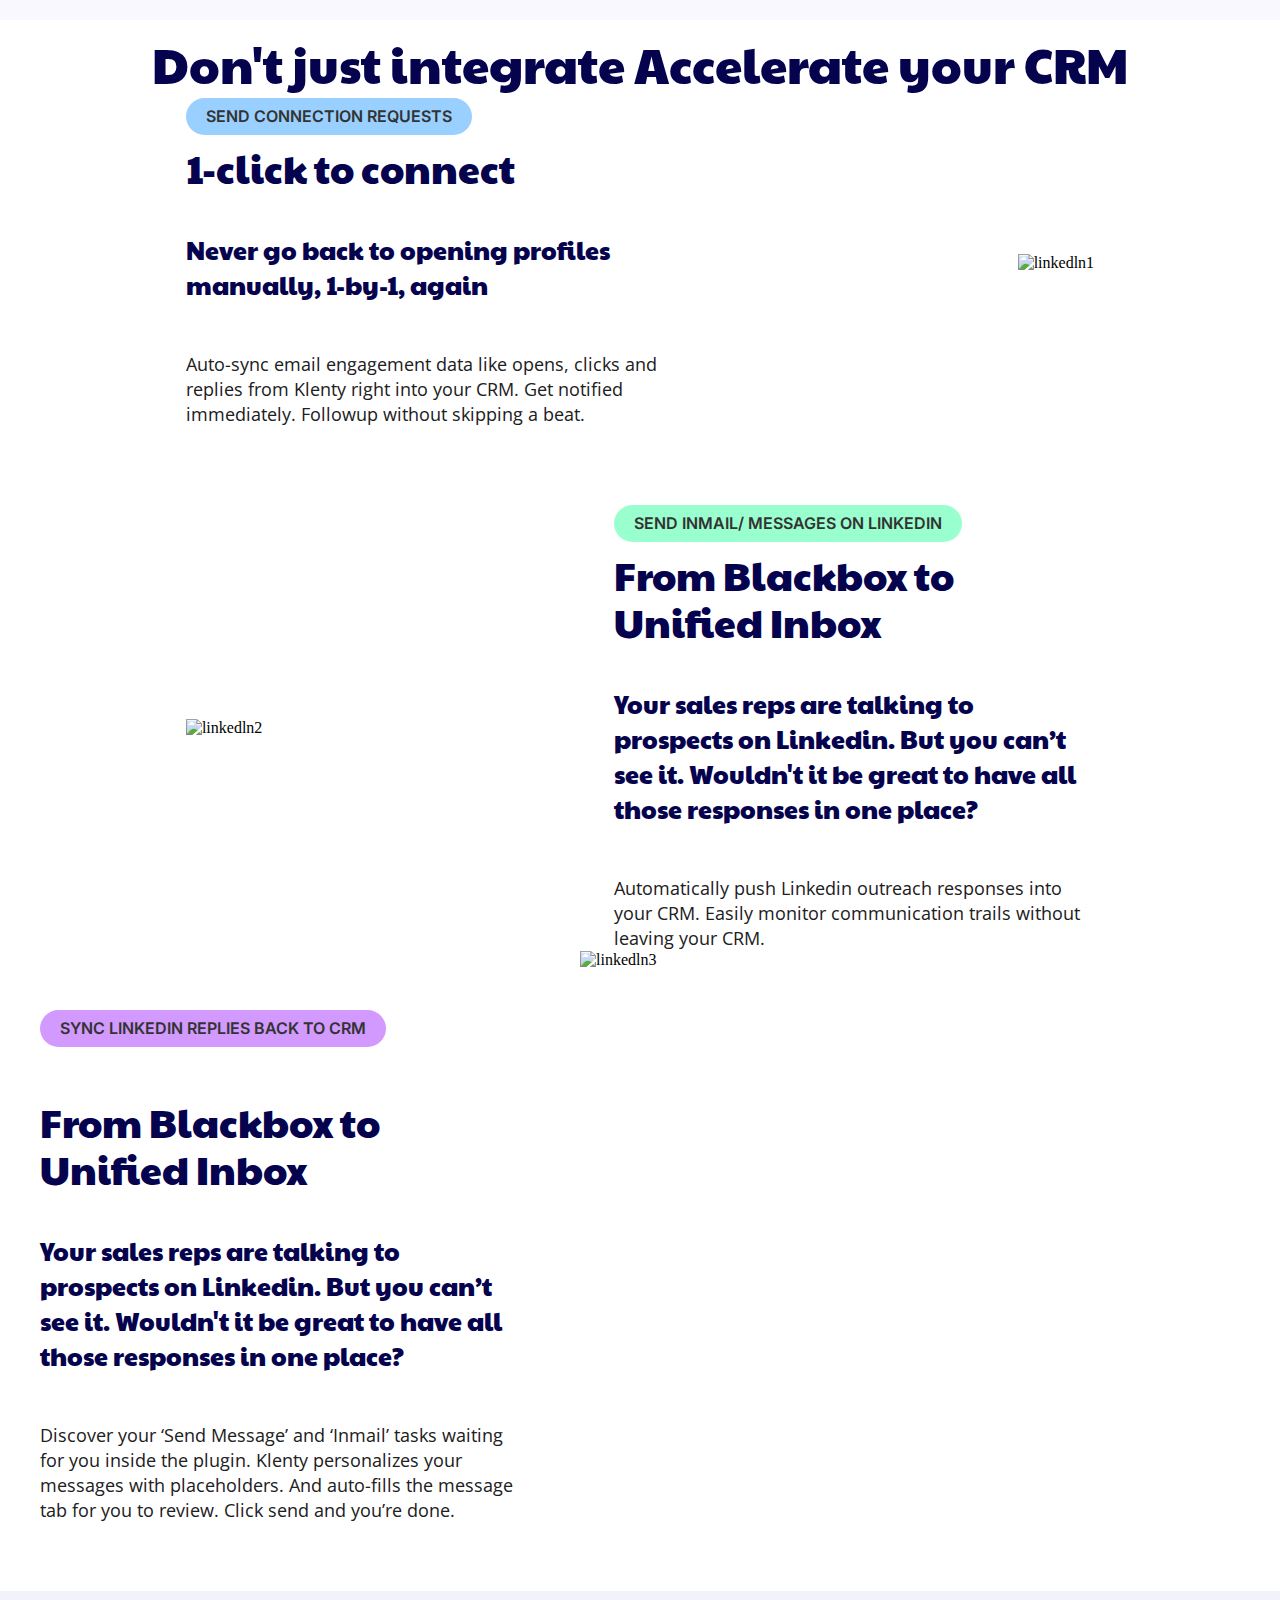
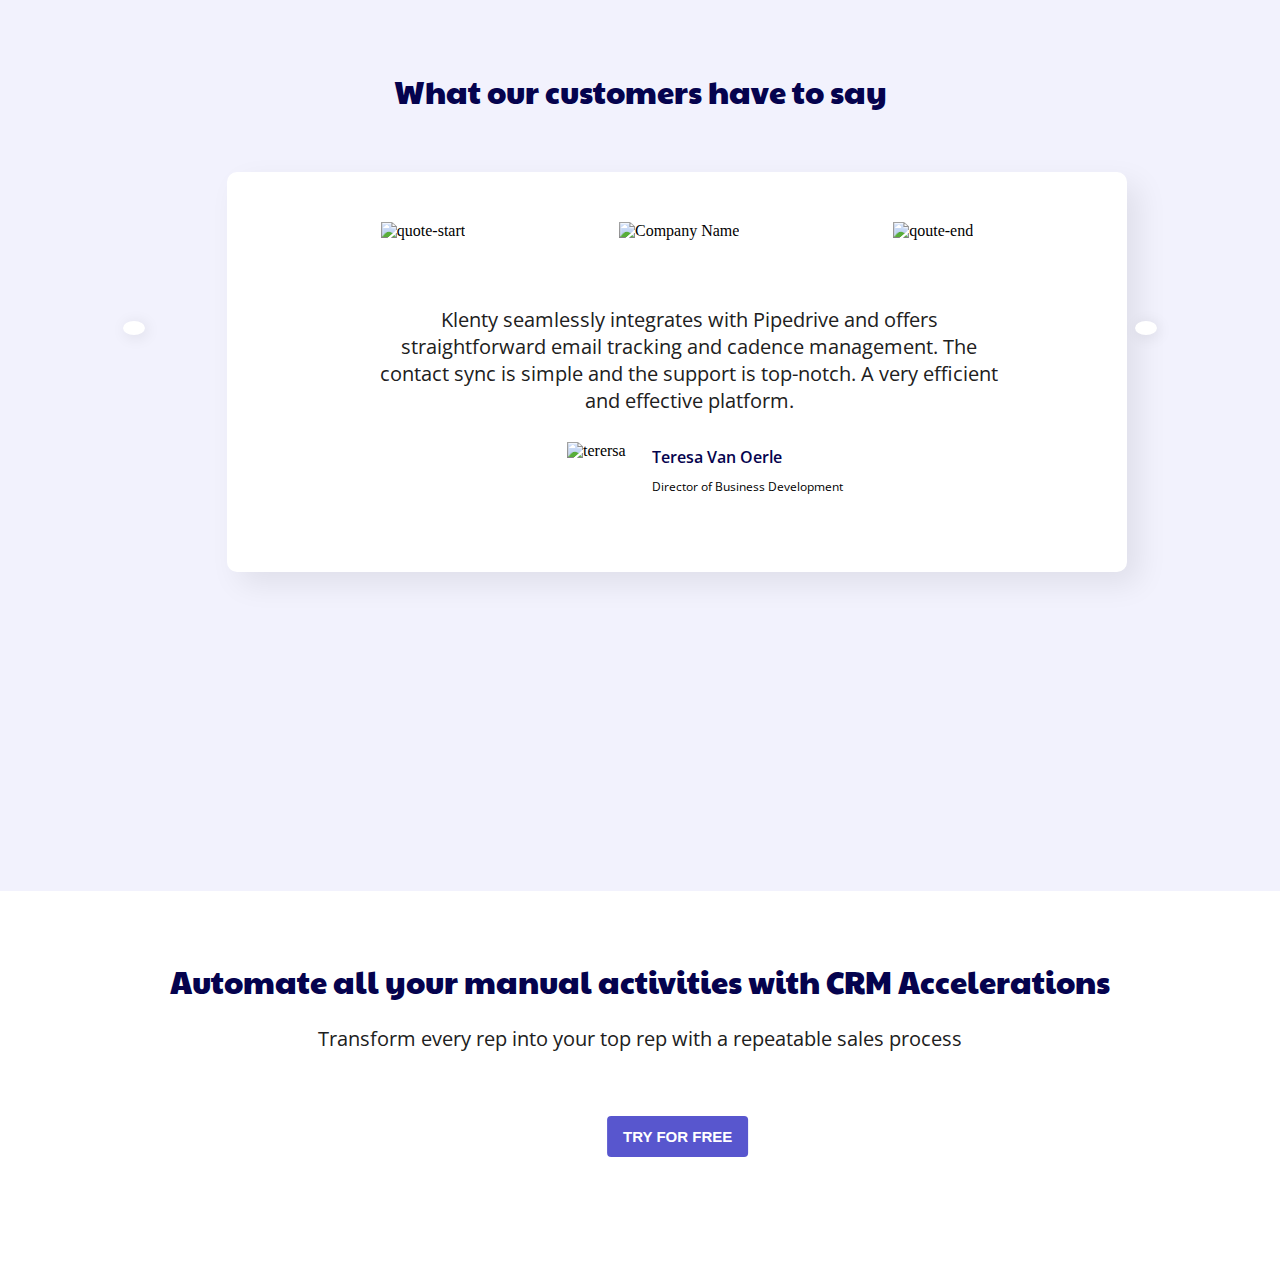
==== commit f643d47c: "Update index.html" ====
--- a/index.html
+++ b/index.html
@@ -20,7 +20,7 @@
   <body>
     <header>
       <nav>
-        <img src="https://github.com/Vij28/Test/blob/main/klenty-logo.png" alt="logo" class="logo" />
+        <img src="./klenty-logo.png" alt="logo" class="logo" />
         <div><a href="#">Log in</a> <button>Try for free</button></div>
       </nav>
       <div class="header-box">
